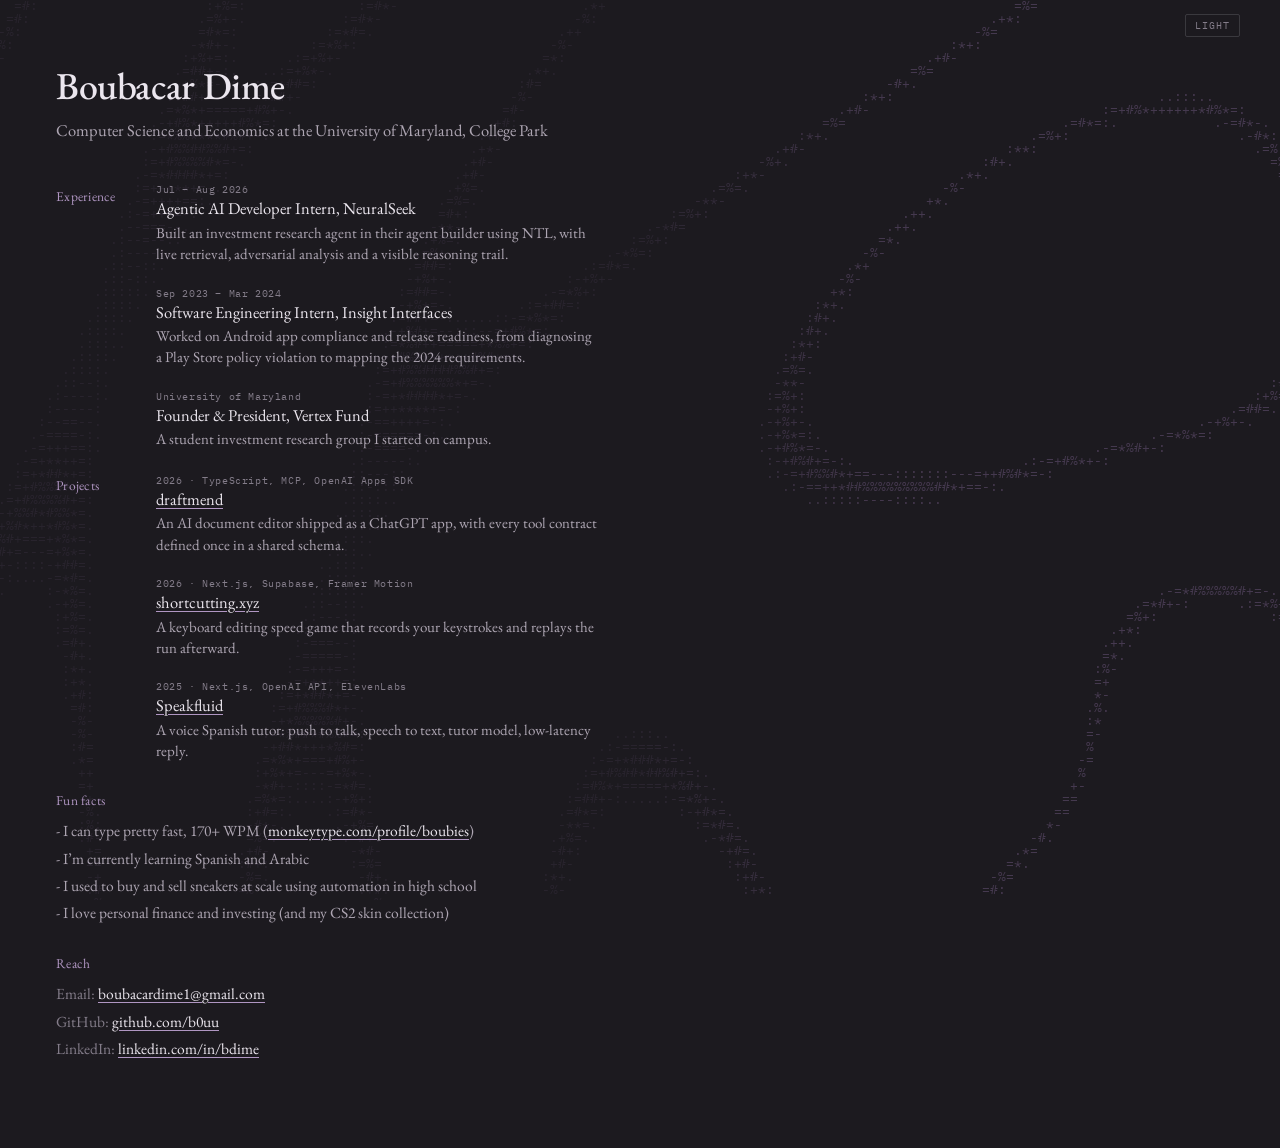
==== index.html @ b092cd36 "Build portfolio site from Claude Design artboard Port "Portfolio Final.dc.html" off the Claude Desig" ====
<!DOCTYPE html>
<html lang="en" data-theme="dark">
<head>
<meta charset="utf-8">
<meta name="viewport" content="width=device-width, initial-scale=1">
<title>Boubacar Dime</title>
<meta name="description" content="Boubacar Dime — Computer Science and Economics at the University of Maryland, College Park.">
<meta name="theme-color" content="#1c1a1f">
<meta property="og:title" content="Boubacar Dime">
<meta property="og:description" content="Computer Science and Economics at the University of Maryland, College Park.">
<meta property="og:type" content="website">
<link rel="icon" href="data:image/svg+xml,<svg xmlns='http://www.w3.org/2000/svg' viewBox='0 0 32 32'><rect width='32' height='32' rx='4' fill='%231c1a1f'/><text x='16' y='23' font-family='Georgia,serif' font-size='20' fill='%23b096c2' text-anchor='middle'>B</text></svg>">

<script>
  // Applied before first paint so the page never flashes the wrong background.
  try {
    var t = localStorage.getItem('theme');
    if (t !== 'dark' && t !== 'light') t = 'dark';
    document.documentElement.setAttribute('data-theme', t);
  } catch (e) {}
</script>

<link rel="preconnect" href="https://fonts.googleapis.com">
<link rel="preconnect" href="https://fonts.gstatic.com" crossorigin>
<link href="https://fonts.googleapis.com/css2?family=EB+Garamond:ital,wght@0,400;0,500;0,600;1,400&family=IBM+Plex+Mono:wght@400;500&display=swap" rel="stylesheet">
<link rel="stylesheet" href="styles.css">
</head>
<body>

<pre id="art" class="art" aria-hidden="true"></pre>

<div class="page">
  <div class="toolbar">
    <button id="theme-toggle" class="toggle" type="button" aria-label="Switch to light theme">LIGHT</button>
  </div>

  <header class="header">
    <h1>Boubacar Dime</h1>
    <p class="tagline">Computer Science and Economics at the University of Maryland, College Park</p>
  </header>

  <main class="content">
    <div class="grid">

      <h2 class="label">Experience</h2>
      <div class="items">
        <article>
          <div class="meta">Jul &ndash; Aug 2026</div>
          <div class="title">Agentic AI Developer Intern, NeuralSeek</div>
          <p class="blurb">Built an investment research agent in their agent builder using NTL, with live retrieval, adversarial analysis and a visible reasoning trail.</p>
        </article>
        <article>
          <div class="meta">Sep 2023 &ndash; Mar 2024</div>
          <div class="title">Software Engineering Intern, Insight Interfaces</div>
          <p class="blurb">Worked on Android app compliance and release readiness, from diagnosing a Play Store policy violation to mapping the 2024 requirements.</p>
        </article>
        <article>
          <div class="meta">University of Maryland</div>
          <div class="title">Founder &amp; President, Vertex Fund</div>
          <p class="blurb">A student investment research group I started on campus.</p>
        </article>
      </div>

      <h2 class="label label-projects">Projects</h2>
      <div class="items items-projects">
        <article>
          <div class="meta">2026 &middot; TypeScript, MCP, OpenAI Apps SDK</div>
          <div class="title"><a href="https://chatgpt.com/apps/draftmend/asdk_app_6a14f4e1362881918ef25e3d1784e036/">draftmend</a></div>
          <p class="blurb">An AI document editor shipped as a ChatGPT app, with every tool contract defined once in a shared schema.</p>
        </article>
        <article>
          <div class="meta">2026 &middot; Next.js, Supabase, Framer Motion</div>
          <div class="title"><a href="https://shortcutting.xyz">shortcutting.xyz</a></div>
          <p class="blurb">A keyboard editing speed game that records your keystrokes and replays the run afterward.</p>
        </article>
        <article>
          <div class="meta">2025 &middot; Next.js, OpenAI API, ElevenLabs</div>
          <div class="title"><a href="https://speakfluid.org/">Speakfluid</a></div>
          <p class="blurb">A voice Spanish tutor: push to talk, speech to text, tutor model, low-latency reply.</p>
        </article>
      </div>

      <h2 class="label label-wide">Fun facts</h2>
      <div class="list list-wide">
        <span>- I can type pretty fast, 170+ WPM (<a href="https://monkeytype.com/profile/boubies">monkeytype.com/profile/boubies</a>)</span>
        <span>- I&rsquo;m currently learning Spanish and Arabic</span>
        <span>- I used to buy and sell sneakers at scale using automation in high school</span>
        <span>- I love personal finance and investing (and my CS2 skin collection)</span>
      </div>

      <h2 class="label label-wide">Reach</h2>
      <div class="list list-wide list-reach">
        <span><span class="key">Email:</span> <a href="mailto:boubacardime1@gmail.com">boubacardime1@gmail.com</a></span>
        <span><span class="key">GitHub:</span> <a href="https://github.com/b0uu">github.com/b0uu</a></span>
        <span><span class="key">LinkedIn:</span> <a href="https://linkedin.com/in/bdime">linkedin.com/in/bdime</a></span>
      </div>

    </div>
  </main>
</div>

<script src="main.js"></script>
</body>
</html>
---- styles.css ----
*, *::before, *::after { box-sizing: border-box; }

html[data-theme="dark"] {
  --bg: #1c1a1f;
  --ink: #ebe6ee;
  --dim: #aea6b3;
  --faint: #847d8a;
  --accent: #b096c2;
  --rule: rgba(235, 230, 238, .15);
  --art: rgba(126, 101, 145, .42);
  color-scheme: dark;
}

html[data-theme="light"] {
  --bg: #f5f0f6;
  --ink: #241d28;
  --dim: #5f5566;
  --faint: #918799;
  --accent: #7b4b96;
  --rule: rgba(36, 29, 40, .14);
  --art: rgba(123, 75, 150, .22);
  color-scheme: light;
}

/* The background colour lives on <html> so the overscroll / rubber-band area
   at the top and bottom of the page paints in the theme colour instead of
   revealing white. overscroll-behavior stops the bounce from chaining to the
   browser chrome as well. */
html {
  background: var(--bg);
  overscroll-behavior-y: none;
}

body {
  margin: 0;
  min-height: 100vh;
  background: var(--bg);
  color: var(--ink);
  font-family: 'EB Garamond', Georgia, serif;
  -webkit-font-smoothing: antialiased;
  overscroll-behavior-y: none;
}

a {
  color: var(--ink);
  text-decoration: underline;
  text-decoration-color: var(--accent);
  text-underline-offset: 3px;
  text-decoration-thickness: 1px;
}
a:hover { color: var(--accent); }

/* ---- Generative ASCII backdrop -------------------------------------------
   position: fixed pins it to the viewport, so it never scrolls, shifts, or
   runs out at the top or bottom of the document no matter how long the page
   gets. It is regenerated on resize to fill the new viewport exactly. */
.art {
  position: fixed;
  top: -14px;
  left: -10px;
  right: 0;
  bottom: 0;
  z-index: 0;
  margin: 0;
  overflow: hidden;
  pointer-events: none;
  user-select: none;
  font-family: 'IBM Plex Mono', ui-monospace, monospace;
  font-size: 13px;
  line-height: 13px;
  white-space: pre;
  color: var(--art);
}

/* Legibility: hold the art back where the text column actually sits, and let
   it run at full strength in the empty space to the right. The mask is in the
   art layer's own coordinates, which start 10px left of the viewport. */
@media (min-width: 900px) {
  .art {
    -webkit-mask-image: linear-gradient(to right,
      rgba(0, 0, 0, .3) 0, rgba(0, 0, 0, .3) 640px, rgba(0, 0, 0, 1) 900px);
    mask-image: linear-gradient(to right,
      rgba(0, 0, 0, .3) 0, rgba(0, 0, 0, .3) 640px, rgba(0, 0, 0, 1) 900px);
  }
}

/* Below that the text spans the full width, so there is no clear area to
   protect - just take the whole layer down. */
@media (max-width: 899px) {
  .art { opacity: .42; }
}

.page {
  position: relative;
  z-index: 2;
  min-height: 100vh;
}

.toolbar {
  display: flex;
  justify-content: flex-end;
  padding: 14px 40px 0;
}

.toggle {
  background: none;
  border: 1px solid var(--rule);
  border-radius: 2px;
  padding: 4px 9px;
  color: var(--faint);
  font-family: 'IBM Plex Mono', ui-monospace, monospace;
  font-size: 10px;
  letter-spacing: .1em;
  cursor: pointer;
}
.toggle:hover { color: var(--accent); border-color: var(--accent); }
.toggle:focus-visible { outline: 1px solid var(--accent); outline-offset: 2px; }

.header { padding: 30px 44px 22px 56px; }

.header h1 {
  margin: 0;
  font-size: clamp(27px, 3.4vw, 38px);
  font-weight: 500;
  line-height: 1.02;
  letter-spacing: -.01em;
}

.tagline {
  margin: 12px 0 0;
  white-space: nowrap;
  font-size: 16.5px;
  line-height: 1.55;
  color: var(--dim);
}

.content {
  max-width: 640px;
  padding: 18px 40px 88px 56px;
}

.grid {
  display: grid;
  grid-template-columns: 82px minmax(0, 1fr);
  gap: 0 18px;
}

.label {
  margin: 0;
  font-size: 13.5px;
  font-weight: 400;
  letter-spacing: .02em;
  color: var(--accent);
  padding-top: 4px;
}
.label-projects { padding-top: 26px; }
.label-wide { grid-column: 1 / -1; padding-top: 30px; }

.items {
  display: flex;
  flex-direction: column;
  gap: 22px;
}
.items-projects { padding-top: 24px; }

.meta {
  font-family: 'IBM Plex Mono', ui-monospace, monospace;
  font-size: 10px;
  letter-spacing: .06em;
  color: var(--faint);
}

.title {
  font-size: 16.5px;
  line-height: 1.25;
  margin-top: 2px;
}

.blurb {
  margin: 3px 0 0;
  font-size: 15px;
  line-height: 1.42;
  color: var(--dim);
}

.list {
  display: flex;
  flex-direction: column;
  gap: 4px;
  padding-top: 10px;
  font-size: 15.5px;
  line-height: 1.5;
  color: var(--dim);
}
.list-wide { grid-column: 1 / -1; }
.list-reach { color: var(--ink); }
.key { color: var(--faint); }

@media (max-width: 720px) {
  .tagline { white-space: normal; }
}

@media (max-width: 560px) {
  .toolbar { padding: 14px 22px 0; }
  .header { padding: 24px 22px 18px; }
  .content { padding: 14px 22px 64px; }
  .grid { grid-template-columns: 1fr; }
  .label, .label-projects, .label-wide { padding-top: 26px; }
  .items, .items-projects { padding-top: 10px; }
}
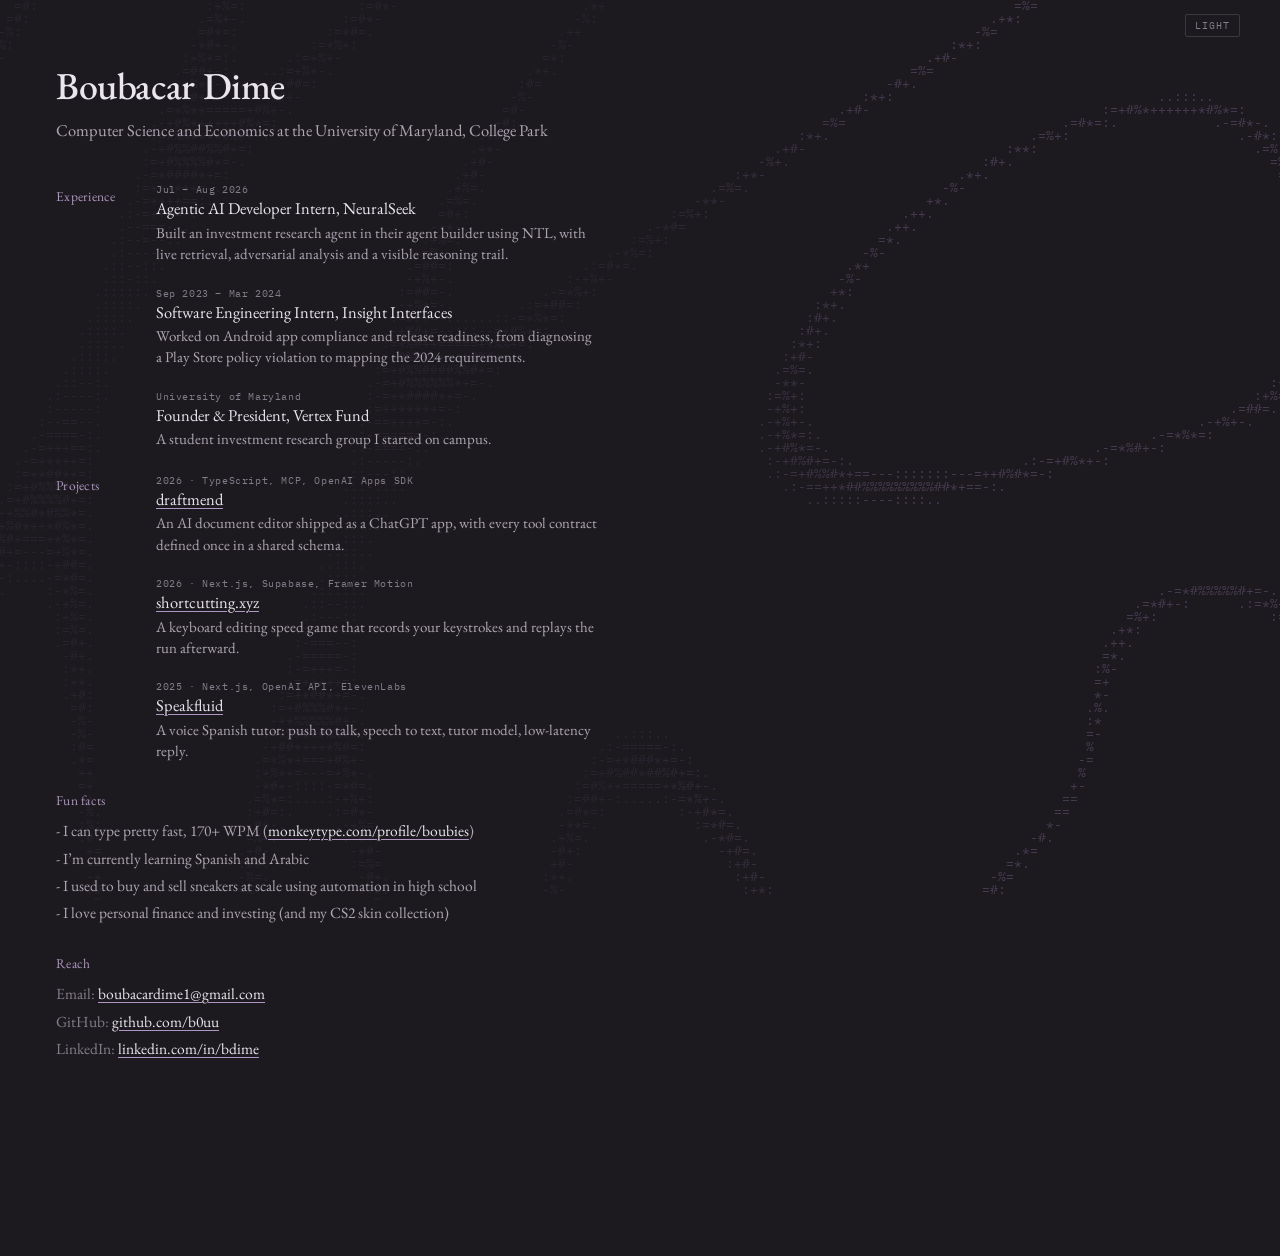
==== commit 17ffb3d5: "Open external links in a new tab; drop the top scroll buffer The top buffer added vertical space abo" ====
--- a/index.html
+++ b/index.html
@@ -65,24 +65,24 @@
       <div class="items items-projects">
         <article>
           <div class="meta">2026 &middot; TypeScript, MCP, OpenAI Apps SDK</div>
-          <div class="title"><a href="https://chatgpt.com/apps/draftmend/asdk_app_6a14f4e1362881918ef25e3d1784e036/">draftmend</a></div>
+          <div class="title"><a target="_blank" rel="noopener noreferrer" href="https://chatgpt.com/apps/draftmend/asdk_app_6a14f4e1362881918ef25e3d1784e036/">draftmend</a></div>
           <p class="blurb">An AI document editor shipped as a ChatGPT app, with every tool contract defined once in a shared schema.</p>
         </article>
         <article>
           <div class="meta">2026 &middot; Next.js, Supabase, Framer Motion</div>
-          <div class="title"><a href="https://shortcutting.xyz">shortcutting.xyz</a></div>
+          <div class="title"><a target="_blank" rel="noopener noreferrer" href="https://shortcutting.xyz">shortcutting.xyz</a></div>
           <p class="blurb">A keyboard editing speed game that records your keystrokes and replays the run afterward.</p>
         </article>
         <article>
           <div class="meta">2025 &middot; Next.js, OpenAI API, ElevenLabs</div>
-          <div class="title"><a href="https://speakfluid.org/">Speakfluid</a></div>
+          <div class="title"><a target="_blank" rel="noopener noreferrer" href="https://speakfluid.org/">Speakfluid</a></div>
           <p class="blurb">A voice Spanish tutor: push to talk, speech to text, tutor model, low-latency reply.</p>
         </article>
       </div>
 
       <h2 class="label label-wide">Fun facts</h2>
       <div class="list list-wide">
-        <span>- I can type pretty fast, 170+ WPM (<a href="https://monkeytype.com/profile/boubies">monkeytype.com/profile/boubies</a>)</span>
+        <span>- I can type pretty fast, 170+ WPM (<a target="_blank" rel="noopener noreferrer" href="https://monkeytype.com/profile/boubies">monkeytype.com/profile/boubies</a>)</span>
         <span>- I&rsquo;m currently learning Spanish and Arabic</span>
         <span>- I used to buy and sell sneakers at scale using automation in high school</span>
         <span>- I love personal finance and investing (and my CS2 skin collection)</span>
@@ -91,8 +91,8 @@
       <h2 class="label label-wide">Reach</h2>
       <div class="list list-wide list-reach">
         <span><span class="key">Email:</span> <a href="mailto:boubacardime1@gmail.com">boubacardime1@gmail.com</a></span>
-        <span><span class="key">GitHub:</span> <a href="https://github.com/b0uu">github.com/b0uu</a></span>
-        <span><span class="key">LinkedIn:</span> <a href="https://linkedin.com/in/bdime">linkedin.com/in/bdime</a></span>
+        <span><span class="key">GitHub:</span> <a target="_blank" rel="noopener noreferrer" href="https://github.com/b0uu">github.com/b0uu</a></span>
+        <span><span class="key">LinkedIn:</span> <a target="_blank" rel="noopener noreferrer" href="https://linkedin.com/in/bdime">linkedin.com/in/bdime</a></span>
       </div>
 
     </div>
--- a/styles.css
+++ b/styles.css
@@ -22,13 +22,23 @@
   color-scheme: light;
 }
 
+:root {
+  /* Dead space below the content, so there is somewhere to scroll into past
+     the last line. The top stays at 0 to keep the header at the height the
+     design puts it at - give at the top comes from the overscroll bounce
+     instead, which costs no layout space. */
+  --buffer-top: 0px;
+  --buffer-bottom: max(96px, 12vh);
+}
+
 /* The background colour lives on <html> so the overscroll / rubber-band area
    at the top and bottom of the page paints in the theme colour instead of
-   revealing white. overscroll-behavior stops the bounce from chaining to the
-   browser chrome as well. */
+   revealing white. `contain` keeps that elastic bounce as real give at both
+   ends while still blocking scroll chaining and pull-to-refresh; `none` would
+   suppress the bounce entirely. */
 html {
   background: var(--bg);
-  overscroll-behavior-y: none;
+  overscroll-behavior-y: contain;
 }
 
 body {
@@ -38,7 +48,7 @@
   color: var(--ink);
   font-family: 'EB Garamond', Georgia, serif;
   -webkit-font-smoothing: antialiased;
-  overscroll-behavior-y: none;
+  overscroll-behavior-y: contain;
 }
 
 a {
@@ -94,6 +104,8 @@
   position: relative;
   z-index: 2;
   min-height: 100vh;
+  padding-top: var(--buffer-top);
+  padding-bottom: var(--buffer-bottom);
 }
 
 .toolbar {
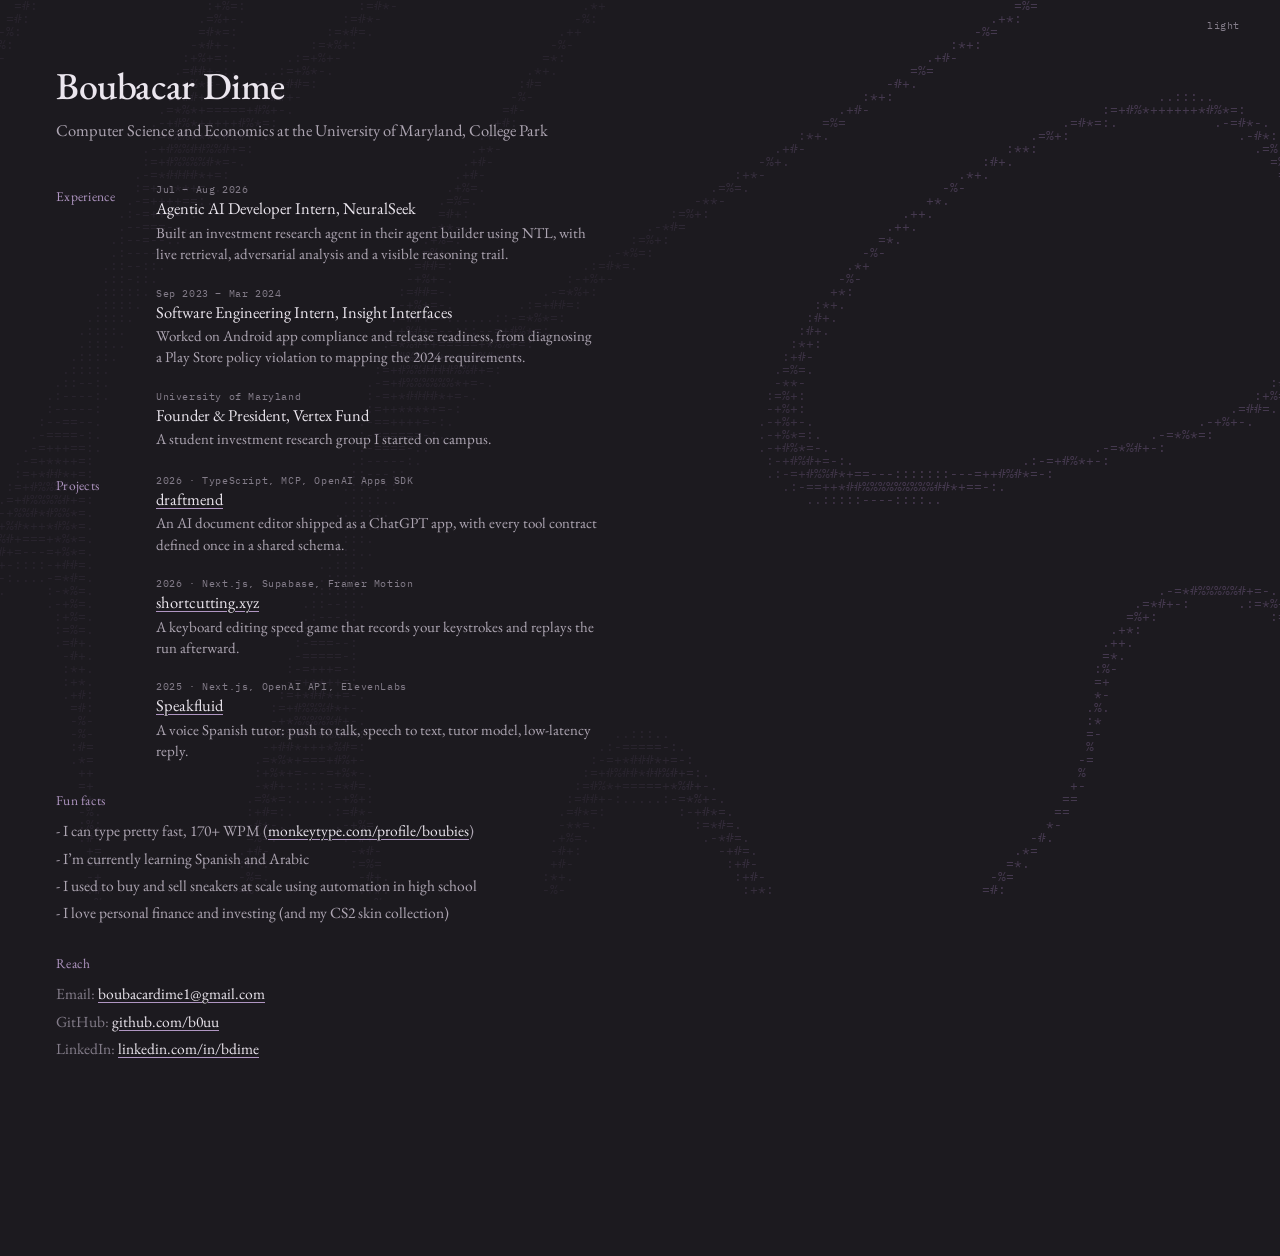
==== commit b7609ff8: "Restyle the theme toggle as a typographic label Drop the bordered pill and all-caps tracking for the" ====
--- a/index.html
+++ b/index.html
@@ -31,7 +31,7 @@
 
 <div class="page">
   <div class="toolbar">
-    <button id="theme-toggle" class="toggle" type="button" aria-label="Switch to light theme">LIGHT</button>
+    <button id="theme-toggle" class="toggle" type="button" aria-label="Switch to light theme">light</button>
   </div>
 
   <header class="header">
--- a/styles.css
+++ b/styles.css
@@ -114,19 +114,33 @@
   padding: 14px 40px 0;
 }
 
+/* Deliberately not a bordered pill: it borrows the same 10px mono treatment
+   the date/stack meta lines use, so it reads as part of the type system
+   rather than as a control bolted on top of it. min-height holds the 23px
+   the old button occupied, so the header below it does not shift. */
 .toggle {
   background: none;
-  border: 1px solid var(--rule);
-  border-radius: 2px;
-  padding: 4px 9px;
+  border: 0;
+  padding: 0;
+  min-height: 23px;
+  display: inline-flex;
+  align-items: center;
   color: var(--faint);
   font-family: 'IBM Plex Mono', ui-monospace, monospace;
   font-size: 10px;
-  letter-spacing: .1em;
+  letter-spacing: .06em;
   cursor: pointer;
-}
-.toggle:hover { color: var(--accent); border-color: var(--accent); }
-.toggle:focus-visible { outline: 1px solid var(--accent); outline-offset: 2px; }
+  border-bottom: 1px solid transparent;
+  transition: color .15s ease, border-color .15s ease;
+}
+.toggle:hover {
+  color: var(--accent);
+  border-bottom-color: var(--accent);
+}
+.toggle:focus-visible {
+  outline: 1px solid var(--accent);
+  outline-offset: 3px;
+}
 
 .header { padding: 30px 44px 22px 56px; }
 
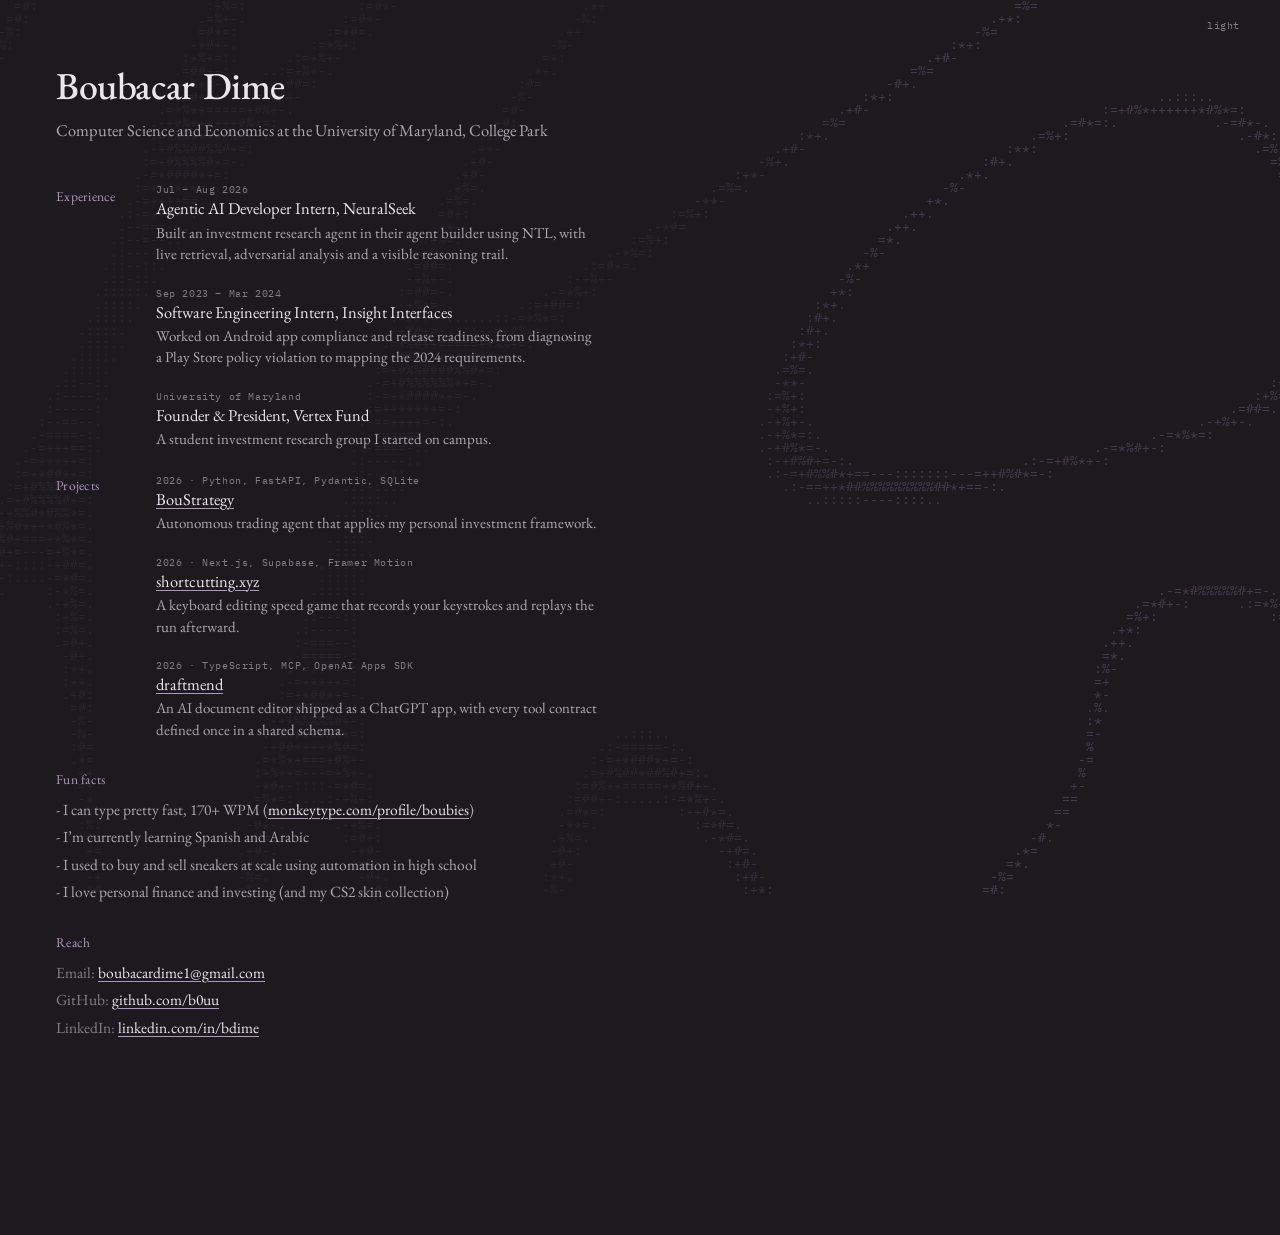
==== commit 92f351b4: "Replace Speakfluid with BouStrategy and reorder projects" ====
--- a/index.html
+++ b/index.html
@@ -20,9 +20,8 @@
   } catch (e) {}
 </script>
 
-<link rel="preconnect" href="https://fonts.googleapis.com">
-<link rel="preconnect" href="https://fonts.gstatic.com" crossorigin>
-<link href="https://fonts.googleapis.com/css2?family=EB+Garamond:ital,wght@0,400;0,500;0,600;1,400&family=IBM+Plex+Mono:wght@400;500&display=swap" rel="stylesheet">
+<link rel="preload" as="font" type="font/woff2" href="/fonts/eb-garamond-var.woff2" crossorigin>
+<link rel="preload" as="font" type="font/woff2" href="/fonts/ibm-plex-mono-400.woff2" crossorigin>
 <link rel="stylesheet" href="styles.css">
 </head>
 <body>
@@ -64,9 +63,9 @@
       <h2 class="label label-projects">Projects</h2>
       <div class="items items-projects">
         <article>
-          <div class="meta">2026 &middot; TypeScript, MCP, OpenAI Apps SDK</div>
-          <div class="title"><a target="_blank" rel="noopener noreferrer" href="https://chatgpt.com/apps/draftmend/asdk_app_6a14f4e1362881918ef25e3d1784e036/">draftmend</a></div>
-          <p class="blurb">An AI document editor shipped as a ChatGPT app, with every tool contract defined once in a shared schema.</p>
+          <div class="meta">2026 &middot; Python, FastAPI, Pydantic, SQLite</div>
+          <div class="title"><a target="_blank" rel="noopener noreferrer" href="https://boustrategy.com">BouStrategy</a></div>
+          <p class="blurb">Autonomous trading agent that applies my personal investment framework.</p>
         </article>
         <article>
           <div class="meta">2026 &middot; Next.js, Supabase, Framer Motion</div>
@@ -74,9 +73,9 @@
           <p class="blurb">A keyboard editing speed game that records your keystrokes and replays the run afterward.</p>
         </article>
         <article>
-          <div class="meta">2025 &middot; Next.js, OpenAI API, ElevenLabs</div>
-          <div class="title"><a target="_blank" rel="noopener noreferrer" href="https://speakfluid.org/">Speakfluid</a></div>
-          <p class="blurb">A voice Spanish tutor: push to talk, speech to text, tutor model, low-latency reply.</p>
+          <div class="meta">2026 &middot; TypeScript, MCP, OpenAI Apps SDK</div>
+          <div class="title"><a target="_blank" rel="noopener noreferrer" href="https://chatgpt.com/apps/draftmend/asdk_app_6a14f4e1362881918ef25e3d1784e036/">draftmend</a></div>
+          <p class="blurb">An AI document editor shipped as a ChatGPT app, with every tool contract defined once in a shared schema.</p>
         </article>
       </div>
 
--- a/styles.css
+++ b/styles.css
@@ -1,3 +1,23 @@
+/* Self-hosted so a cold visit talks to one origin instead of three. Google's
+   stylesheet was 14KB of render-blocking CSS declaring 38 faces over 24 files;
+   the page only ever uses three, and EB Garamond ships them as a single
+   variable font. swap paints text in the fallback immediately. */
+@font-face {
+  font-family: 'EB Garamond';
+  font-style: normal;
+  font-weight: 400 500;
+  font-display: swap;
+  src: url('/fonts/eb-garamond-var.woff2') format('woff2');
+}
+
+@font-face {
+  font-family: 'IBM Plex Mono';
+  font-style: normal;
+  font-weight: 400;
+  font-display: swap;
+  src: url('/fonts/ibm-plex-mono-400.woff2') format('woff2');
+}
+
 *, *::before, *::after { box-sizing: border-box; }
 
 html[data-theme="dark"] {
@@ -131,7 +151,6 @@
   letter-spacing: .06em;
   cursor: pointer;
   border-bottom: 1px solid transparent;
-  transition: color .15s ease, border-color .15s ease;
 }
 .toggle:hover {
   color: var(--accent);
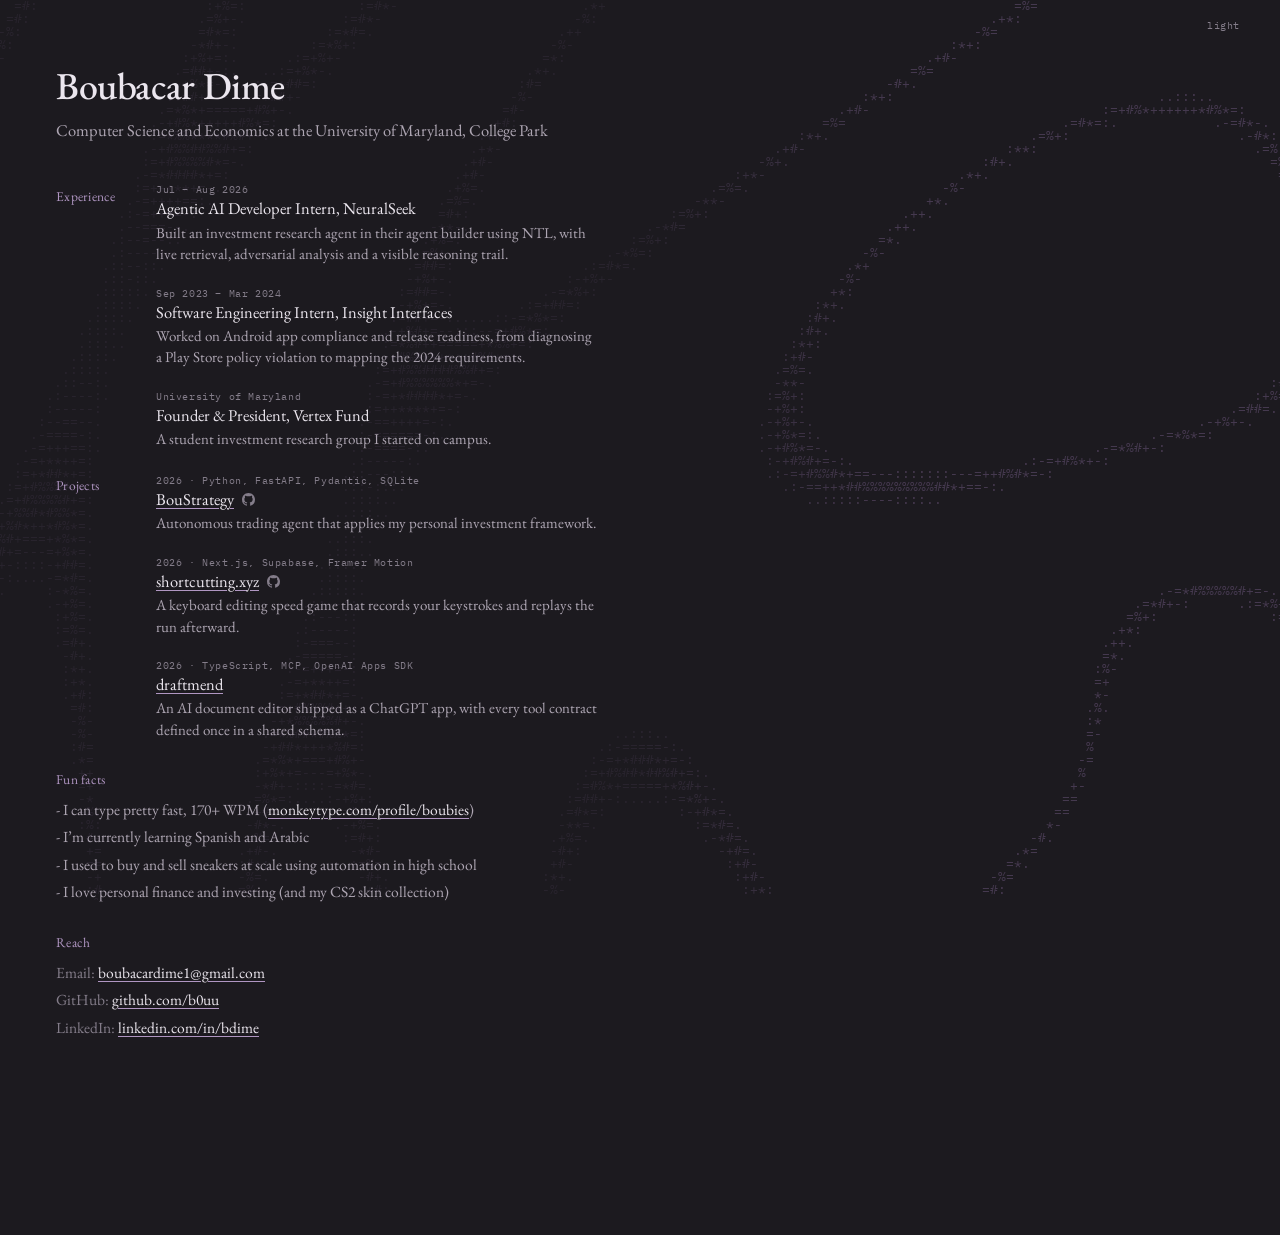
==== commit a25a94c0: "Add GitHub repo links to BouStrategy and shortcutting" ====
--- a/index.html
+++ b/index.html
@@ -64,12 +64,12 @@
       <div class="items items-projects">
         <article>
           <div class="meta">2026 &middot; Python, FastAPI, Pydantic, SQLite</div>
-          <div class="title"><a target="_blank" rel="noopener noreferrer" href="https://boustrategy.com">BouStrategy</a></div>
+          <div class="title"><a target="_blank" rel="noopener noreferrer" href="https://boustrategy.com">BouStrategy</a><a class="repo" target="_blank" rel="noopener noreferrer" href="https://github.com/b0uu/boustrategy" aria-label="BouStrategy on GitHub" title="GitHub"><svg viewBox="0 0 16 16" aria-hidden="true"><path d="M8 0c4.42 0 8 3.58 8 8a8.013 8.013 0 0 1-5.45 7.59c-.4.08-.55-.17-.55-.38 0-.27.01-1.13.01-2.2 0-.75-.25-1.23-.54-1.48 1.78-.2 3.65-.88 3.65-3.95 0-.88-.31-1.59-.82-2.15.08-.2.36-1.02-.08-2.12 0 0-.67-.22-2.2.82-.64-.18-1.32-.27-2-.27-.68 0-1.36.09-2 .27-1.53-1.03-2.2-.82-2.2-.82-.44 1.1-.16 1.92-.08 2.12-.51.56-.82 1.28-.82 2.15 0 3.06 1.86 3.75 3.64 3.95-.23.2-.44.55-.51 1.07-.46.21-1.61.55-2.33-.66-.15-.24-.6-.83-1.23-.82-.67.01-.27.38.01.53.34.19.73.9.82 1.13.16.45.68 1.31 2.69.94 0 .67.01 1.3.01 1.49 0 .21-.15.45-.55.38A7.995 7.995 0 0 1 0 8c0-4.42 3.58-8 8-8Z"/></svg></a></div>
           <p class="blurb">Autonomous trading agent that applies my personal investment framework.</p>
         </article>
         <article>
           <div class="meta">2026 &middot; Next.js, Supabase, Framer Motion</div>
-          <div class="title"><a target="_blank" rel="noopener noreferrer" href="https://shortcutting.xyz">shortcutting.xyz</a></div>
+          <div class="title"><a target="_blank" rel="noopener noreferrer" href="https://shortcutting.xyz">shortcutting.xyz</a><a class="repo" target="_blank" rel="noopener noreferrer" href="https://github.com/b0uu/shortcutting" aria-label="shortcutting.xyz on GitHub" title="GitHub"><svg viewBox="0 0 16 16" aria-hidden="true"><path d="M8 0c4.42 0 8 3.58 8 8a8.013 8.013 0 0 1-5.45 7.59c-.4.08-.55-.17-.55-.38 0-.27.01-1.13.01-2.2 0-.75-.25-1.23-.54-1.48 1.78-.2 3.65-.88 3.65-3.95 0-.88-.31-1.59-.82-2.15.08-.2.36-1.02-.08-2.12 0 0-.67-.22-2.2.82-.64-.18-1.32-.27-2-.27-.68 0-1.36.09-2 .27-1.53-1.03-2.2-.82-2.2-.82-.44 1.1-.16 1.92-.08 2.12-.51.56-.82 1.28-.82 2.15 0 3.06 1.86 3.75 3.64 3.95-.23.2-.44.55-.51 1.07-.46.21-1.61.55-2.33-.66-.15-.24-.6-.83-1.23-.82-.67.01-.27.38.01.53.34.19.73.9.82 1.13.16.45.68 1.31 2.69.94 0 .67.01 1.3.01 1.49 0 .21-.15.45-.55.38A7.995 7.995 0 0 1 0 8c0-4.42 3.58-8 8-8Z"/></svg></a></div>
           <p class="blurb">A keyboard editing speed game that records your keystrokes and replays the run afterward.</p>
         </article>
         <article>
--- a/styles.css
+++ b/styles.css
@@ -221,6 +221,25 @@
   margin-top: 2px;
 }
 
+/* Repo link beside a project title: an icon rather than a second text link,
+   kept in the faint meta colour so the project name stays the main target. */
+.repo {
+  margin-left: 8px;
+  color: var(--faint);
+  text-decoration: none;
+}
+.repo:hover { color: var(--accent); }
+.repo:focus-visible {
+  outline: 1px solid var(--accent);
+  outline-offset: 2px;
+}
+.repo svg {
+  width: 13px;
+  height: 13px;
+  vertical-align: -1px;
+  fill: currentColor;
+}
+
 .blurb {
   margin: 3px 0 0;
   font-size: 15px;
